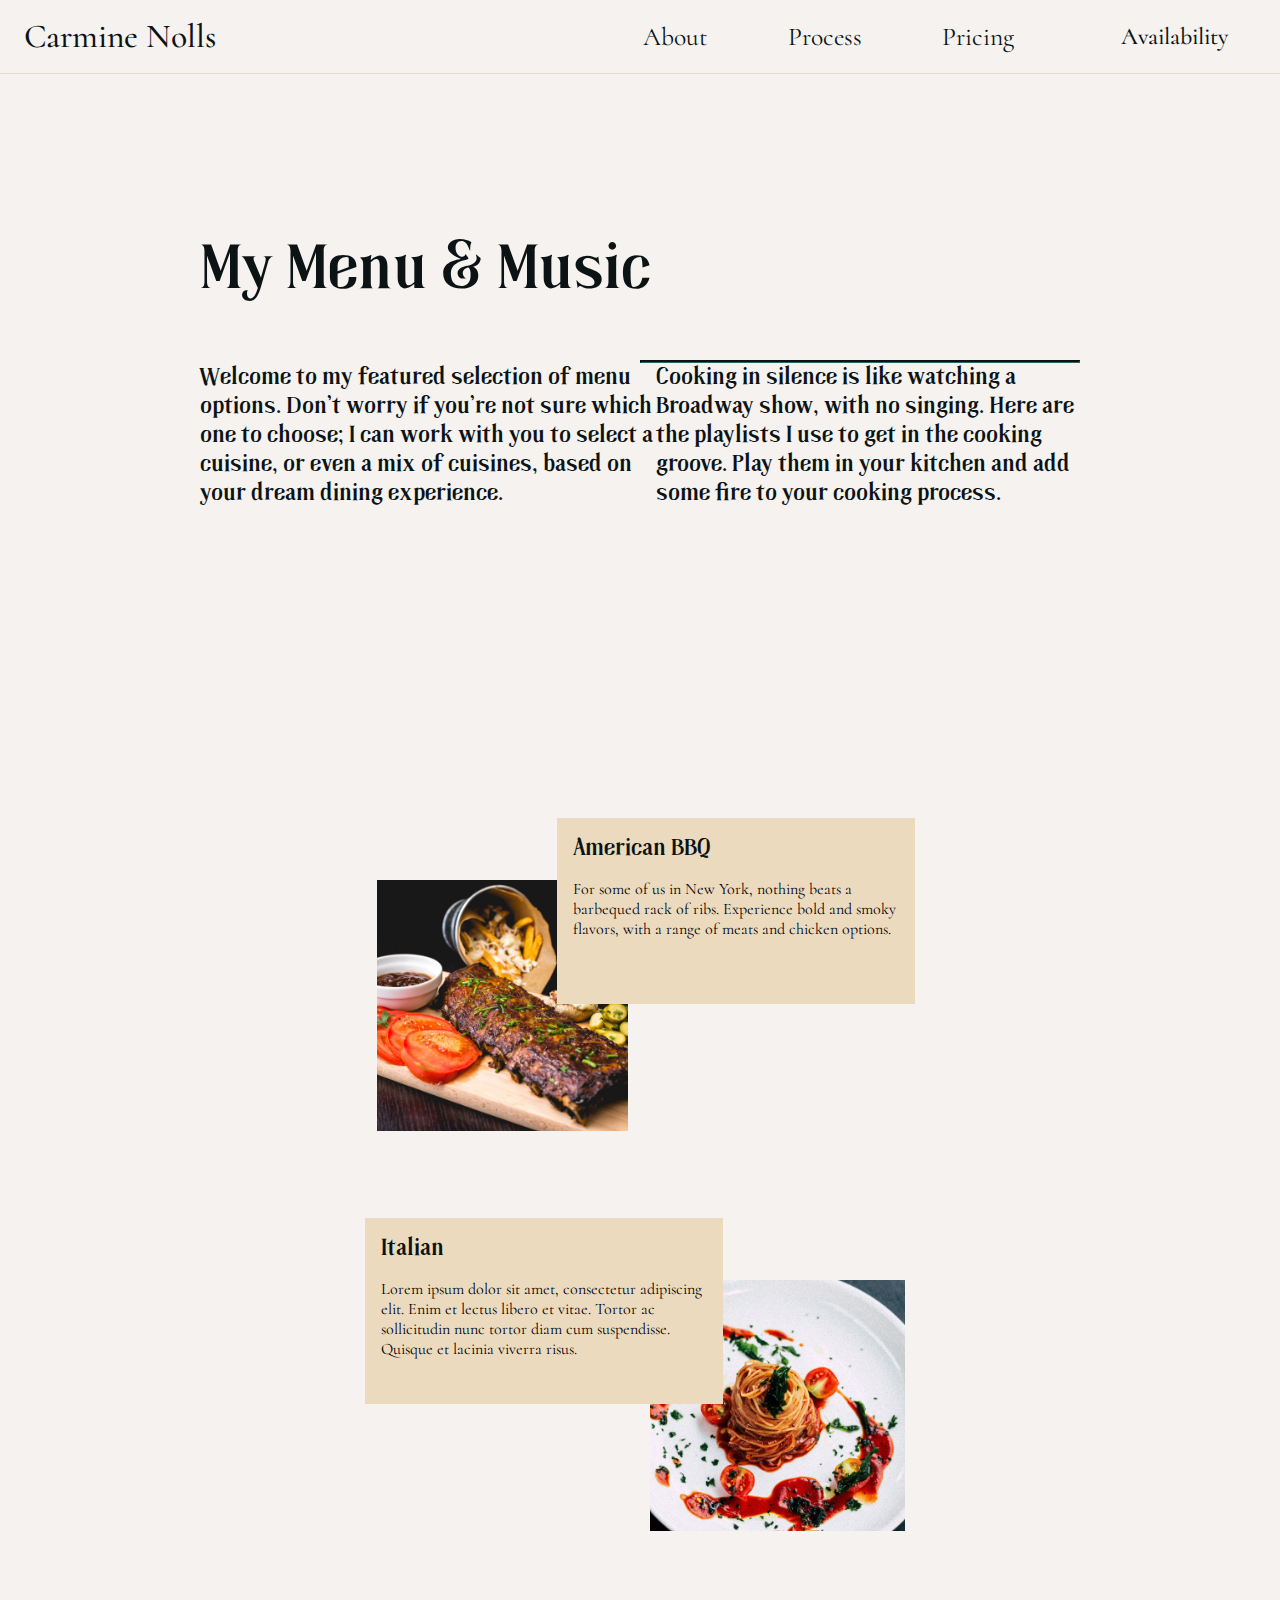
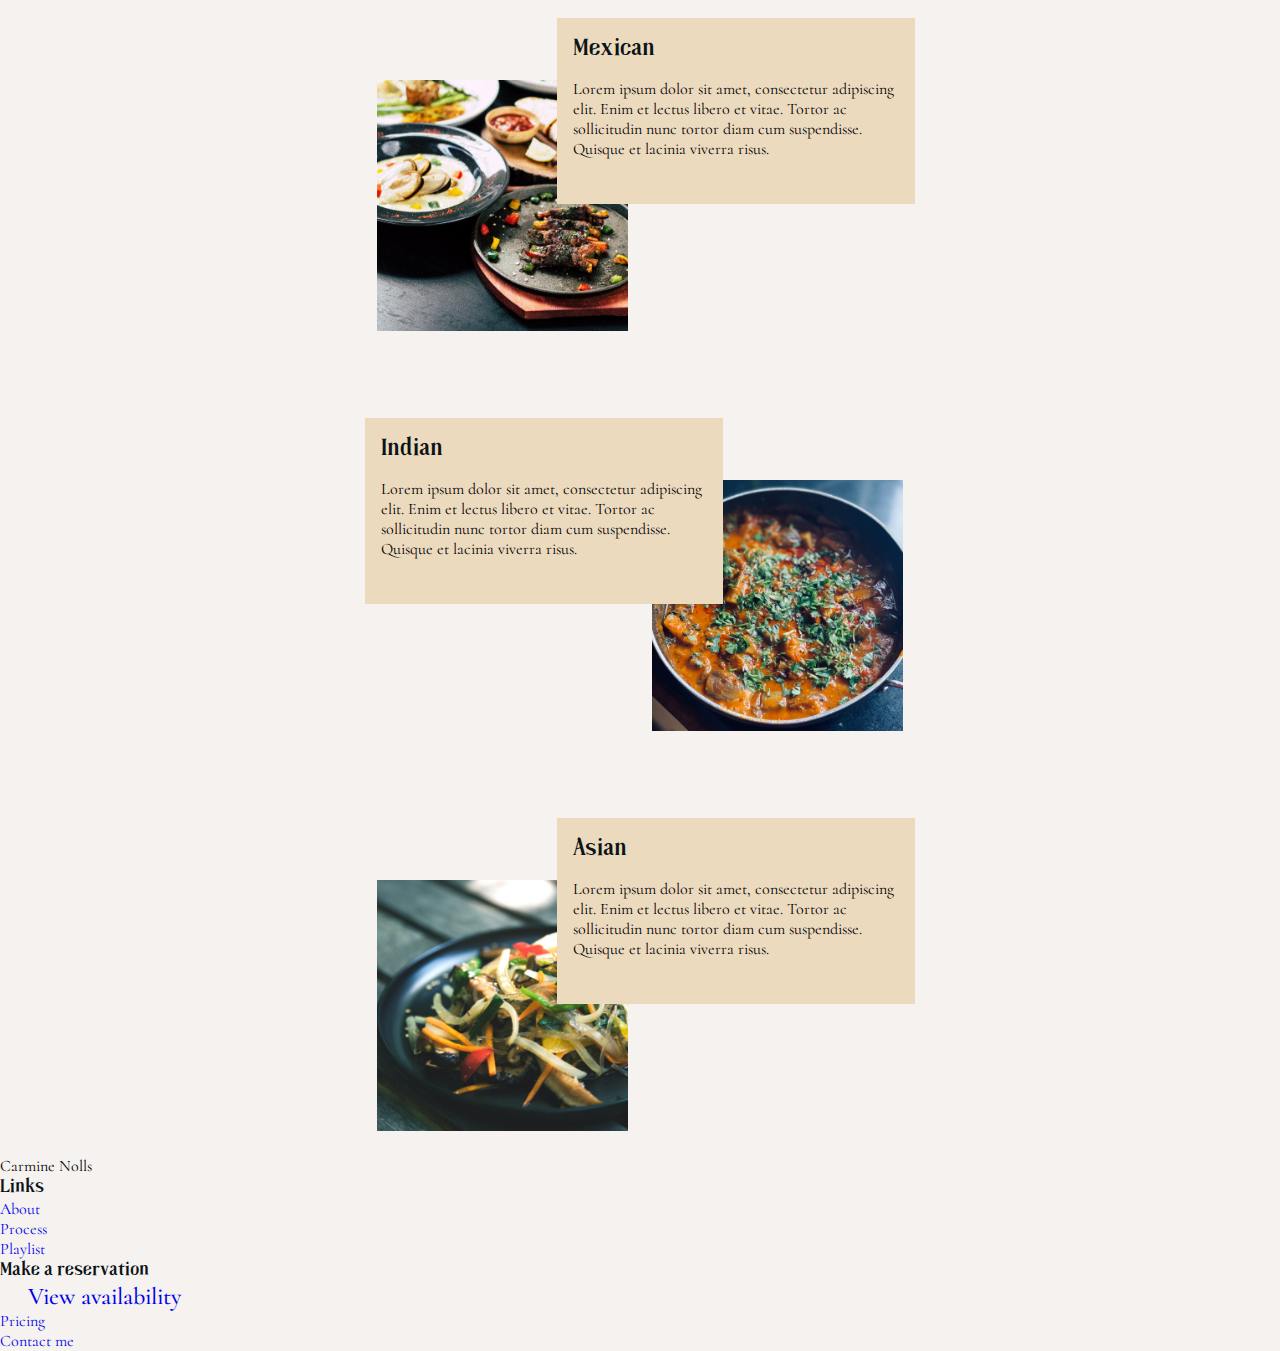
==== menuandmusic.html @ 923f361d "Create music and menu page, link to it from main page, add images and stylesheet" ====
<!DOCTYPE html>
<html lang="en">
<head>
    <meta charset="UTF-8">
    <meta http-equiv="X-UA-Compatible" content="IE=edge">
    <meta name="viewport" content="width=device-width, initial-scale=1.0">
    <title>Menu and Music</title>
    <link
      href="https://assets.calendly.com/assets/external/widget.css"
      rel="stylesheet"
    />
    <link rel="stylesheet" href="./menumusicstyle.css" />
</head>
<body>
    <!-- ---------------NAVIGATION----------------------- -->
    <header class="header">
        <nav class="navbar">
          <a href="#" class="nav-logo">Carmine Nolls</a>
          <ul class="nav-menu">
            <li class="nav-item">
              <a href="#" class="nav-link">About</a>
            </li>
            <li class="nav-item">
              <a href="#" class="nav-link">Process</a>
            </li>
            <li class="nav-item">
              <a href="#" class="nav-link">Pricing</a>
            </li>
            <li class="nav-item">
              <a href="#" class="nav-link reservations">Availability</a>
            </li>
          </ul>
          <div class="hamburger">
            <span class="bar"></span>
            <span class="bar"></span>
            <span class="bar"></span>
          </div>
        </nav>
      </header>

      <!-- ---------------MAIN----------------------- -->

      <section class="music-hero">
        <h1 class="mhero-h1">
          My Menu & Music
        </h1>
        <hr class="mhero-hr">

        <div class="mhero-paragraphs">
        <h2>
            Welcome to my featured selection of menu options. Don’t worry if you’re not sure which one to choose; I can work with you to select a cuisine, or even a mix of cuisines, based on your dream dining experience.
        </h2>
        <h2>
            Cooking in silence is like watching a Broadway show, with no singing. Here are the playlists I use to get in the cooking groove. Play them in your kitchen and add some fire to your cooking process.
        </h2>
    </div>
      </section>

      <!-- ---------------CUISINES----------------------- -->
      <div class="cuisines">
      <div class="cuisine-parent">
          <div class="cuisine-image-a">
              <img class="cuisine-images" src="images/food-6.jpg"></img>
          </div>
          <div class="cuisine-text-a">
              <h2 class="cuisine-text">American BBQ</h3>
              <p class="cuisine-text">
              For some of us in New York, nothing beats a barbequed rack of ribs. Experience bold and smoky flavors, with a range of meats and chicken options.
              </p>
            </div>
            <div class="cuisine-spotify-a">
                <iframe src="https://open.spotify.com/embed/playlist/2Tf3fnKUlg5bnINu43SEOo?theme=0" width="100%" height="80" frameBorder="0" allowtransparency="true" allow="encrypted-media"></iframe>
            </div>
      </div>

      <div class="cuisine-parent">
        <div class="cuisine-image-b">
            <img class="cuisine-images" src="images/food-7.jpg"></img>
        </div>
        <div class="cuisine-text-b">
            <h2 class="cuisine-text">Italian</h3>
            <p class="cuisine-text">
                Lorem ipsum dolor sit amet, consectetur adipiscing elit. Enim et lectus libero et vitae. Tortor ac sollicitudin nunc tortor diam cum suspendisse. Quisque et lacinia viverra risus.
            </p>
          </div>
          <div class="cuisine-spotify-b">
            <iframe src="https://open.spotify.com/embed/playlist/37i9dQZF1DWT1R6bXL4dyW?theme=0" width="100%" height="80" frameBorder="0" allowtransparency="true" allow="encrypted-media"></iframe>
          </div>
    </div>

    <div class="cuisine-parent">
        <div class="cuisine-image-a">
            <img class="cuisine-images" src="images/food-8.jpg"></img>
        </div>
        <div class="cuisine-text-a">
            <h2 class="cuisine-text">Mexican</h3>
            <p class="cuisine-text">
                Lorem ipsum dolor sit amet, consectetur adipiscing elit. Enim et lectus libero et vitae. Tortor ac sollicitudin nunc tortor diam cum suspendisse. Quisque et lacinia viverra risus.
            </p>
          </div>
          <div class="cuisine-spotify-a">
            <iframe src="https://open.spotify.com/embed/playlist/3YmsmxHmT9BkMPGAbCKMpU?theme=0" width="100%" height="80" frameBorder="0" allowtransparency="true" allow="encrypted-media"></iframe>
          </div>
    </div>

    <div class="cuisine-parent">
        <div class="cuisine-image-b">
            <img class="cuisine-images" src="images/food-9.jpg"></img>
        </div>
        <div class="cuisine-text-b">
            <h2 class="cuisine-text">Indian</h3>
            <p class="cuisine-text">
                Lorem ipsum dolor sit amet, consectetur adipiscing elit. Enim et lectus libero et vitae. Tortor ac sollicitudin nunc tortor diam cum suspendisse. Quisque et lacinia viverra risus.
            </p>
          </div>
          <div class="cuisine-spotify-b">
            <iframe src="https://open.spotify.com/embed/album/4G68NOYmVqfFeivPLyIbfJ" width="100%" height="80" frameBorder="0" allowtransparency="true" allow="encrypted-media"></iframe>
          </div>
    </div>

    <div class="cuisine-parent">
        <div class="cuisine-image-a">
            <img class="cuisine-images" src="images/food-10.jpg"></img>
        </div>
        <div class="cuisine-text-a">
            <h2 class="cuisine-text">Asian</h3>
            <p class="cuisine-text">
                Lorem ipsum dolor sit amet, consectetur adipiscing elit. Enim et lectus libero et vitae. Tortor ac sollicitudin nunc tortor diam cum suspendisse. Quisque et lacinia viverra risus.
            </p>
          </div>
          <div class="cuisine-spotify-a">
            <iframe src="https://open.spotify.com/embed/album/6B85NpfUHWnOfyR7RzBqBz?theme=0" width="100%" height="80" frameBorder="0" allowtransparency="true" allow="encrypted-media"></iframe>
          </div>
    </div>
    </div>


      <!-- ---------------FOOTER----------------------- -->
    <footer>
        <div class="logo">Carmine Nolls</div>
        <div>
          <div>
            <h3>Links</h3>
            <ul>
              <li><a href="#">About</a></li>
              <li><a href="#">Process</a></li>
              <li><a href="#">Playlist</a></li>
            </ul>
          </div>
          <div>
            <h3>Make a reservation</h3>
            <ul>
              <li><a class="reservations" href="#">View availability</a></li>
              <li><a href="#">Pricing</a></li>
              <li><a href="#">Contact me</a></li>
            </ul>
          </div>
        </div>
      </footer>

    <script
            src="https://assets.calendly.com/assets/external/widget.js"
            type="text/javascript"
            async
    ></script>
    <script src="index.js" type="text/javascript"></script>
</body>
</html>
---- menumusicstyle.css ----
@import url("https://fonts.googleapis.com/css2?family=Cormorant:wght@400;700&display=swap");

@font-face {
  font-family: "Tropikal";
  src: url("fonts/tropikal-bold.otf") format("opentype");
}
* {
  margin: 0;
  padding: 0;
  box-sizing: border-box;
}
html {
  font-size: 16px;
  font-family: "Tropikal", sans-serif;
}

li {
  list-style: none;
}

a {
  text-decoration: none;
}

:root {
  --light-tan: #ecdabf;
  --light-grey: #d1d1d1;
  --dark-grey: #0b1315;
  --blue-grey: #141c1e;
  --grey-beige: #F5F2EF;
}

/*----------------------------------------------RESETS---------------------------------------------------------- */
body {
  margin: 0;
  box-sizing: border-box;
  background: var(--grey-beige);
}

/*----------------------------------------------TEXT STYLING---------------------------------------------------------- */

body {
  font-family: "Cormorant", serif;
}

h1,
h2,
h3 {
  font-family: "Tropikal", serif;
  color: var(--dark-grey);
}

/*----------------------------------------------BUTTON STYLING---------------------------------------------------------- */

.btn {
  cursor: pointer;
  border-radius: 0;
}

/*----------------------------------------------NAVIGATION---------------------------------------------------------- */
.header {
  border-bottom: 1px solid var(--light-tan);
}

.navbar {
  display: flex;
  justify-content: space-between;
  align-items: center;
  padding: 1rem 1.5rem;
}

.hamburger {
  display: none;
}

.bar {
  display: block;
  width: 25px;
  height: 3px;
  margin: 5px auto;
  -webkit-transition: all 0.3s ease-in-out;
  transition: all 0.3s ease-in-out;
  background-color: var(--light-tan);
}

.nav-menu {
  display: flex;
  justify-content: space-between;
  align-items: center;
}

.nav-item {
  margin-left: 5rem;
}

.nav-link {
  font-size: 1.6rem;
  font-weight: 400;
  color: var(--dark-grey);
}

.nav-link:hover {
  color: var(--light-grey);
}

.nav-logo {
  font-size: 2.1rem;
  font-weight: 500;
  color: var(--dark-grey);
}

@media only screen and (max-width: 768px) {
  .nav-menu {
    position: fixed;
    left: -100%;
    top: 5rem;
    flex-direction: column;
    background-color: var(--light-tan);
    width: 100%;
    border-radius: 10px;
    text-align: center;
    transition: 0.3s;
    /* box-shadow: 0 10px 27px var(--light-tan); */
  }

  .nav-menu.active {
    left: 0;
  }

  .nav-item {
    margin: 2.5rem 0;
  }

  .hamburger {
    display: block;
    cursor: pointer;
  }

  .hamburger.active .bar:nth-child(2) {
    opacity: 0;
  }

  .hamburger.active .bar:nth-child(1) {
    -webkit-transform: translateY(8px) rotate(45deg);
    transform: translateY(8px) rotate(45deg);
  }

  .hamburger.active .bar:nth-child(3) {
    -webkit-transform: translateY(-8px) rotate(-45deg);
    transform: translateY(-8px) rotate(-45deg);
  }
}

/*----------------------------------------------HERO SECTION---------------------------------------------------------- */

h1 {
  color: var(--dark-grey);
  font-size: 4em;
  line-height: 1.3;
  max-width:85%;
}

.fade-in {
  animation: fadeIn ease-in 6s;
  -webkit-animation: fadeIn ease-in 6s;
  -moz-animation: fadeIn ease-in 6s;
  -o-animation: fadeIn ease-in 6s;
  -ms-animation: fadeIn ease-in 6s;
}

@keyframes fadeIn {
  0% {
    filter: blur(1px);
    opacity:0;
  }

  50% {
    opacity: 0.5;
  }

  100% {
    filter: blur(0);
    opacity:1;
  }
}

.reservations {
  margin-top: 1em;
  font-size: 1.5em;
  font-weight: 500;
  border: none;
  padding: .79em 1.15em;
  transition: all 500ms ease-in;
}

.reservations:hover {
  background-color: var(--dark-grey);
  color: var(--light-grey);
}

h1,
.reservations {
  position: relative;
  z-index: 4;
}

@media screen and (max-width: 1199px) {
  h1 {
    font-size: 3.25em;
  }
}

@media screen and (max-width: 768px) {
  .hero {
    padding: 3.5em;
  }

  h1 {
    max-width: 100%;
  }
}


/*----------------------------------------------MENU AND MUSIC PAGE---------------------------------------------------------- */
  
  .music-hero {
    width: 85%;
    margin: 3.1875em auto 9em;
    padding: 6.5em ;
    position: relative;
  }
  
  .mhero-h1 {
    float:left;
  }
  
  .mhero-hr {
    float:right;
    margin-top: 3rem;
    width: 50%;
    border-top: 2px solid;
    border-color: var(--dark-grey);
  }
  
  .mhero-paragraphs {
    clear:both;
    display: flex;
    flex-direction: row;
  }
  
  /*----------------------------------------------MENU AND MUSIC CUISINES---------------------------------------------------------- */
  
  .cuisines {
      display: flex;
      flex-direction: column;
      align-items: center;
  }

  .cuisine-images {
    object-fit: contain;
    width: 100%;
    max-height: 100%;
  }

  .cuisine-text {
    margin: 1rem 1rem;
}

   .cuisine-parent { 
    display: grid; 
    grid-template-columns: repeat(6, 1fr);
    grid-template-rows: repeat(5, 1fr);
    grid-column-gap: 0px;
    grid-row-gap: 0px;
    width: 550px;
    height: 400px;
    }
  
  .cuisine-image-a {
    grid-area: 3 / 1 / 7 / 4;
    margin-bottom: 25px;
  } 
  
  .cuisine-text-a {
    background-color: var(--light-tan);
    grid-area: 2 / 2 / 5 / 7;
    margin-left: 100px;
  } 
  
  .cuisine-spotify-a {
    margin-left: 1rem;
    margin-bottom: 5px;
    grid-area: 6 / 4 / 6 / 7;
  }
  
  .cuisine-image-b {
    grid-area: 3 / 7 / 7 / 4;
    margin-bottom: 25px;
  } 
  
  .cuisine-text-b {
    background-color: var(--light-tan);
    grid-area: 2 / 6 / 5 / 1;
    margin-right: 100px;
  } 
  
  .cuisine-spotify-b {
    margin-right: 1rem;
    margin-bottom: 5px;
    grid-area: 6 / 4 / 6 / 1;
  }
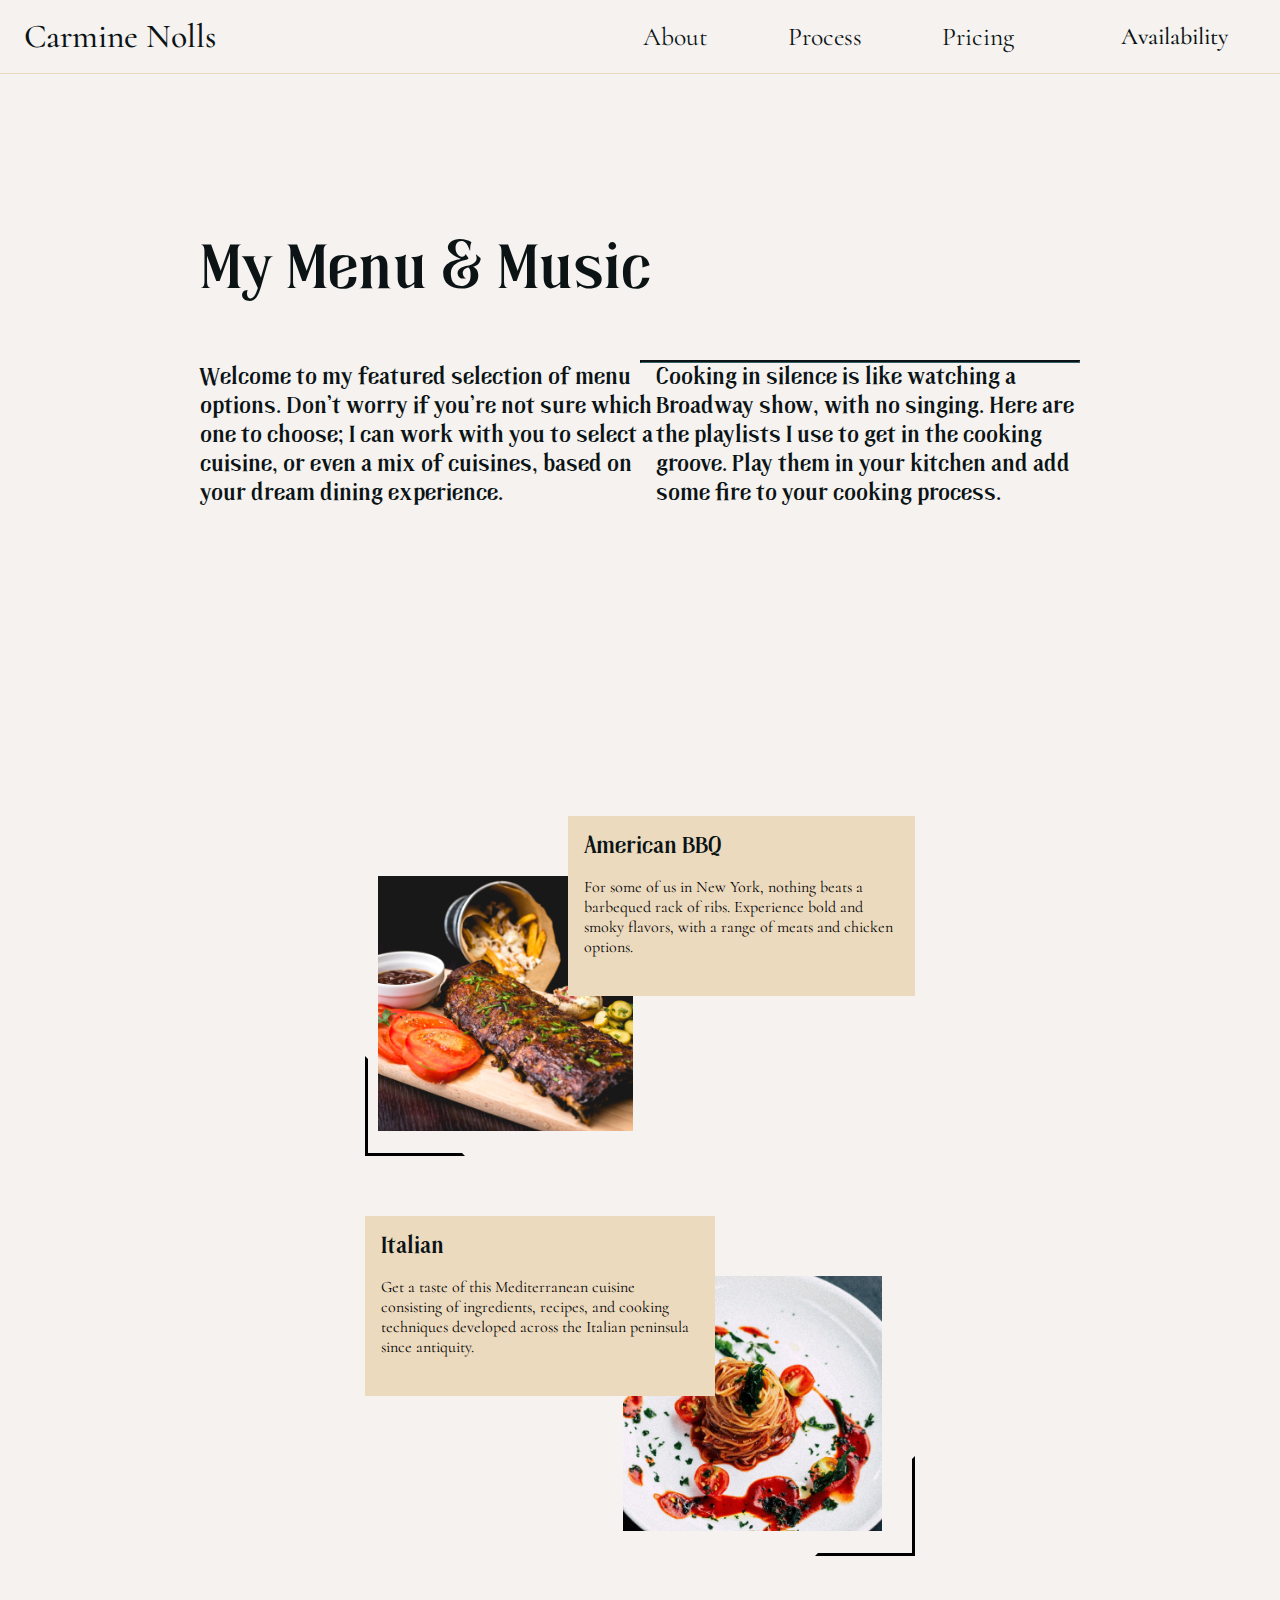
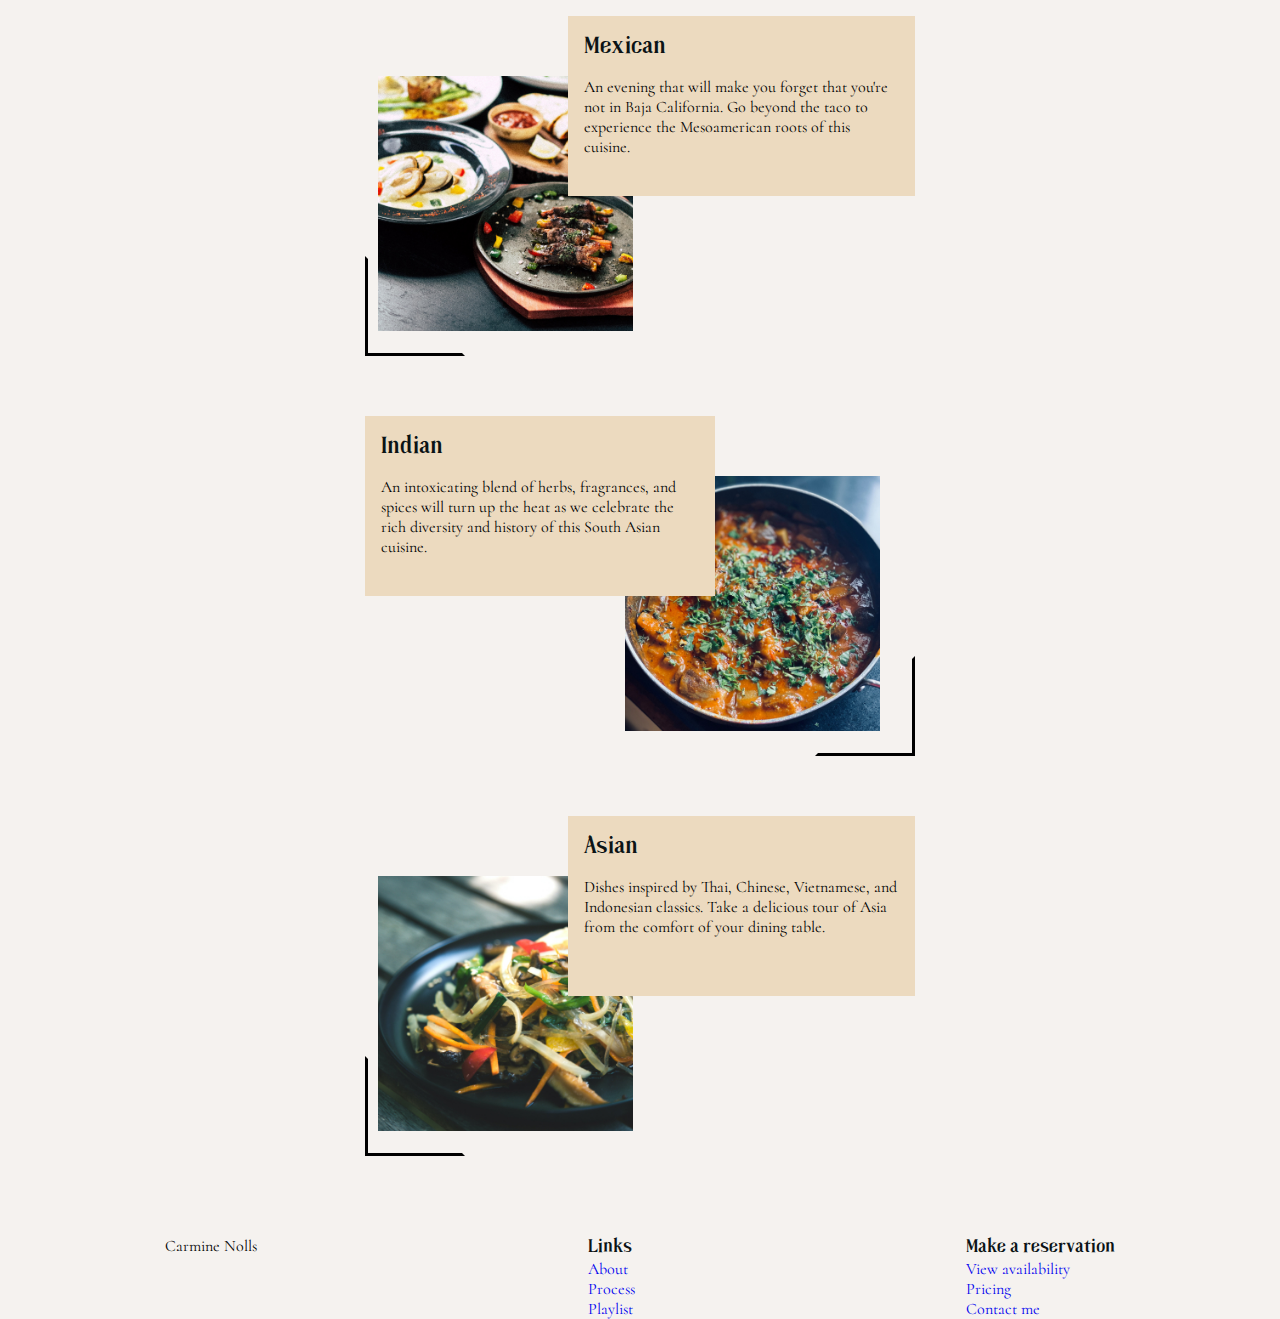
==== commit 41e7e8d7: "Tweak cuisines styling, add cuisines copy, fix footer reservations link, add basic footer styling" ====
--- a/menuandmusic.html
+++ b/menuandmusic.html
@@ -59,6 +59,8 @@
       <!-- ---------------CUISINES----------------------- -->
       <div class="cuisines">
       <div class="cuisine-parent">
+        <div class="cuisine-corner-bottom-a"></div>
+        <div class="cuisine-corner-top-a"></div>
           <div class="cuisine-image-a">
               <img class="cuisine-images" src="images/food-6.jpg"></img>
           </div>
@@ -74,28 +76,32 @@
       </div>
 
       <div class="cuisine-parent">
+        <div class="cuisine-corner-bottom-b"></div>
+        <div class="cuisine-corner-top-b"></div>
         <div class="cuisine-image-b">
             <img class="cuisine-images" src="images/food-7.jpg"></img>
         </div>
         <div class="cuisine-text-b">
             <h2 class="cuisine-text">Italian</h3>
             <p class="cuisine-text">
-                Lorem ipsum dolor sit amet, consectetur adipiscing elit. Enim et lectus libero et vitae. Tortor ac sollicitudin nunc tortor diam cum suspendisse. Quisque et lacinia viverra risus.
+                Get a taste of this Mediterranean cuisine consisting of ingredients, recipes, and cooking techniques developed across the Italian peninsula since antiquity.
             </p>
           </div>
           <div class="cuisine-spotify-b">
-            <iframe src="https://open.spotify.com/embed/playlist/37i9dQZF1DWT1R6bXL4dyW?theme=0" width="100%" height="80" frameBorder="0" allowtransparency="true" allow="encrypted-media"></iframe>
+            <iframe src="https://open.spotify.com/embed/playlist/37i9dQZF1DWT1R6bXL4dyW?theme=0" width="110%" height="80" frameBorder="0" allowtransparency="true" allow="encrypted-media"></iframe>
           </div>
     </div>
 
     <div class="cuisine-parent">
+        <div class="cuisine-corner-bottom-a"></div>
+        <div class="cuisine-corner-top-a"></div>
         <div class="cuisine-image-a">
             <img class="cuisine-images" src="images/food-8.jpg"></img>
         </div>
         <div class="cuisine-text-a">
             <h2 class="cuisine-text">Mexican</h3>
             <p class="cuisine-text">
-                Lorem ipsum dolor sit amet, consectetur adipiscing elit. Enim et lectus libero et vitae. Tortor ac sollicitudin nunc tortor diam cum suspendisse. Quisque et lacinia viverra risus.
+                An evening that will make you forget that you're not in Baja California. Go beyond the taco to experience the Mesoamerican roots of this cuisine.
             </p>
           </div>
           <div class="cuisine-spotify-a">
@@ -104,28 +110,32 @@
     </div>
 
     <div class="cuisine-parent">
+        <div class="cuisine-corner-bottom-b"></div>
+        <div class="cuisine-corner-top-b"></div>
         <div class="cuisine-image-b">
             <img class="cuisine-images" src="images/food-9.jpg"></img>
         </div>
         <div class="cuisine-text-b">
             <h2 class="cuisine-text">Indian</h3>
             <p class="cuisine-text">
-                Lorem ipsum dolor sit amet, consectetur adipiscing elit. Enim et lectus libero et vitae. Tortor ac sollicitudin nunc tortor diam cum suspendisse. Quisque et lacinia viverra risus.
+                An intoxicating blend of herbs, fragrances, and spices will turn up the heat as we celebrate the rich diversity and history of this South Asian cuisine.
             </p>
           </div>
           <div class="cuisine-spotify-b">
-            <iframe src="https://open.spotify.com/embed/album/4G68NOYmVqfFeivPLyIbfJ" width="100%" height="80" frameBorder="0" allowtransparency="true" allow="encrypted-media"></iframe>
+            <iframe src="https://open.spotify.com/embed/album/4G68NOYmVqfFeivPLyIbfJ" width="110%" height="80" frameBorder="0" allowtransparency="true" allow="encrypted-media"></iframe>
           </div>
     </div>
 
     <div class="cuisine-parent">
+        <div class="cuisine-corner-bottom-a"></div>
+        <div class="cuisine-corner-top-a"></div>
         <div class="cuisine-image-a">
             <img class="cuisine-images" src="images/food-10.jpg"></img>
         </div>
         <div class="cuisine-text-a">
             <h2 class="cuisine-text">Asian</h3>
             <p class="cuisine-text">
-                Lorem ipsum dolor sit amet, consectetur adipiscing elit. Enim et lectus libero et vitae. Tortor ac sollicitudin nunc tortor diam cum suspendisse. Quisque et lacinia viverra risus.
+                Dishes inspired by Thai, Chinese, Vietnamese, and Indonesian classics. Take a delicious tour of Asia from the comfort of your dining table.
             </p>
           </div>
           <div class="cuisine-spotify-a">
@@ -138,8 +148,7 @@
       <!-- ---------------FOOTER----------------------- -->
     <footer>
         <div class="logo">Carmine Nolls</div>
-        <div>
-          <div>
+          <div class="footer-links">
             <h3>Links</h3>
             <ul>
               <li><a href="#">About</a></li>
@@ -147,15 +156,14 @@
               <li><a href="#">Playlist</a></li>
             </ul>
           </div>
-          <div>
+          <div class="footer-links">
             <h3>Make a reservation</h3>
             <ul>
-              <li><a class="reservations" href="#">View availability</a></li>
+              <li><a class="footer-reservations" href="#">View availability</a></li>
               <li><a href="#">Pricing</a></li>
               <li><a href="#">Contact me</a></li>
             </ul>
           </div>
-        </div>
       </footer>
 
     <script
--- a/menumusicstyle.css
+++ b/menumusicstyle.css
@@ -293,15 +293,32 @@
     margin-bottom: 5px;
     grid-area: 6 / 4 / 6 / 7;
   }
+
+  .cuisine-corner-bottom-a {
+    grid-area: 6 / 1 / 6 / 1;
+        width: 0;
+        height: 0;
+        border-bottom: 100px solid black;
+        border-right: 100px solid transparent;
+}
+  
+  .cuisine-corner-top-a {
+    grid-area: 6 / 1 / 6 / 1 ;
+    margin: -3px 0 0 3px;
+    width: 0;
+    height: 0;
+    border-bottom: 100px solid var(--grey-beige);
+    border-right: 100px solid transparent;
+  }
   
   .cuisine-image-b {
-    grid-area: 3 / 7 / 7 / 4;
+    grid-area: 3 / 8 / 7 / 4;
     margin-bottom: 25px;
   } 
   
   .cuisine-text-b {
     background-color: var(--light-tan);
-    grid-area: 2 / 6 / 5 / 1;
+    grid-area: 2 / 7 / 5 / 1;
     margin-right: 100px;
   } 
   
@@ -311,4 +328,30 @@
     grid-area: 6 / 4 / 6 / 1;
   }
 
+  .cuisine-corner-bottom-b {
+    grid-area: 6 / 7 / 6 / 7;
+        width: 0;
+        height: 0;
+        border-bottom: 100px solid black;
+        border-left: 100px solid transparent;
+}
+  
+  .cuisine-corner-top-b {
+    grid-area: 6 / 7 / 6 / 7 ;
+    margin: -3px 0 0 -3px;
+    width: 0;
+    height: 0;
+    border-bottom: 100px solid var(--grey-beige);
+    border-left: 100px solid transparent;
+  }
+
+/*----------------------------------------------FOOTER---------------------------------------------------------- */
+
+footer {
+      margin-top: 5rem;
+    display: flex;
+    flex-direction: row;
+    align-items: flex-start;
+    justify-content: space-around;
+  }
   